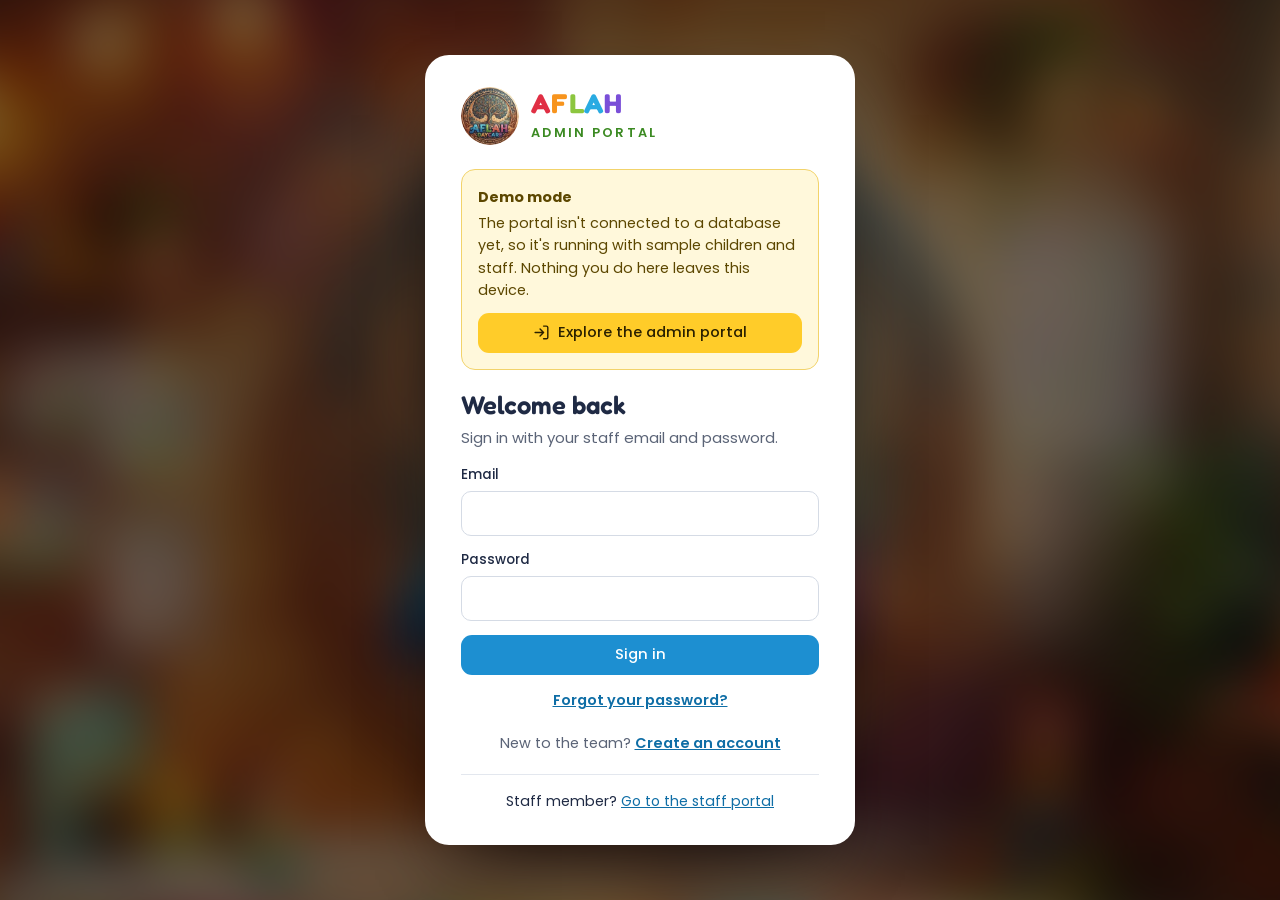
==== admin/index.html @ 31404b19 "Add admin and staff portals Two private portals next to the website:  - Admin (/admin/): dashboard, " ====
<!doctype html>
<html lang="en">
<head>
  <meta charset="utf-8">
  <meta name="viewport" content="width=device-width, initial-scale=1, viewport-fit=cover">
  <title>Admin portal · Aflah Daycare</title>
  <meta name="description" content="Aflah Daycare admin portal: children, staff, attendance, payments and incident reports.">
  <meta name="robots" content="noindex, nofollow">
  <meta name="theme-color" content="#14264a">
  <link rel="icon" type="image/png" href="../assets/images/favicon.png">
  <link rel="apple-touch-icon" href="../assets/images/apple-touch-icon.png">
  <link rel="preconnect" href="https://fonts.googleapis.com">
  <link rel="preconnect" href="https://fonts.gstatic.com" crossorigin>
  <link rel="stylesheet" href="https://fonts.googleapis.com/css2?family=Fredoka:wght@500;600;700&family=Poppins:wght@400;500;600&display=swap">
  <link rel="stylesheet" href="../app/app.css">
  <script type="module" src="../app/admin.js"></script>
</head>
<body>
  <div id="app"></div>
  <noscript><p style="padding: 2rem; font-family: sans-serif;">The Admin portal needs JavaScript. Please turn it on in your browser settings.</p></noscript>
</body>
</html>
---- app/app.css ----
/* ==========================================================================
   Aflah Daycare portals (admin + staff)
   Same colours and fonts as the website; built for quick use on a phone,
   tablet or computer at the centre.
   ========================================================================== */

:root {
  --navy: #14264a;
  --navy-2: #1d3561;
  --ink: #1f2a44;
  --muted: #5b6477;
  --line: #e3e7ee;
  --bg: #f4f5f8;
  --card: #ffffff;
  --sky: #1d8fd1;
  --sky-ink: #0f6ea6;
  --green: #3b8a22;
  --yellow: #ffcc29;
  --red: #d93549;
  --orange: #e5761a;
  --purple: #7a4fd8;
  --radius: 16px;
  --shadow: 0 1px 2px rgba(20, 38, 74, 0.05), 0 8px 24px -16px rgba(20, 38, 74, 0.25);
  --font: "Poppins", system-ui, -apple-system, "Segoe UI", sans-serif;
  --display: "Fredoka", "Poppins", system-ui, sans-serif;
}

.c-blue { --c: #1d8fd1; --c-soft: #e3f3fc; --c-ink: #0f6ea6; }
.c-green { --c: #4c9a2a; --c-soft: #eaf6e1; --c-ink: #3b7d1f; }
.c-orange { --c: #e5761a; --c-soft: #fff0e0; --c-ink: #a4520c; }
.c-pink { --c: #d63a82; --c-soft: #fce7f1; --c-ink: #a92463; }
.c-red { --c: #d93549; --c-soft: #fde7ea; --c-ink: #b3263b; }
.c-purple { --c: #7a4fd8; --c-soft: #efe8fd; --c-ink: #5b35b5; }
.c-teal { --c: #12998f; --c-soft: #def5f3; --c-ink: #0c6f68; }

*,
*::before,
*::after {
  box-sizing: border-box;
}

html {
  -webkit-text-size-adjust: 100%;
}

body {
  margin: 0;
  font-family: var(--font);
  font-size: 15px;
  line-height: 1.55;
  color: var(--ink);
  background: var(--bg);
}

img,
svg {
  display: block;
  max-width: 100%;
}

h1,
h2,
h3 {
  margin: 0;
  font-family: var(--display);
  font-weight: 600;
  line-height: 1.2;
  text-wrap: balance;
}

p {
  margin: 0 0 0.75rem;
}

a {
  color: var(--sky-ink);
}

button,
input,
select,
textarea {
  font: inherit;
  color: inherit;
}

:focus-visible {
  outline: 3px solid rgba(29, 143, 209, 0.55);
  outline-offset: 2px;
}

.icon {
  width: 1.15em;
  height: 1.15em;
  flex: none;
}

.visually-hidden {
  position: absolute !important;
  width: 1px;
  height: 1px;
  overflow: hidden;
  clip: rect(0 0 0 0);
  white-space: nowrap;
}

.muted {
  color: var(--muted);
}

.num {
  text-align: right;
  font-variant-numeric: tabular-nums;
  white-space: nowrap;
}

/* Loading
   ========================================================================== */

.loading {
  display: grid;
  place-items: center;
  min-height: 40vh;
  color: var(--muted);
}

.spinner {
  width: 34px;
  height: 34px;
  border: 3px solid var(--line);
  border-top-color: var(--sky);
  border-radius: 50%;
  animation: spin 0.8s linear infinite;
}

@keyframes spin {
  to { transform: rotate(360deg); }
}

/* Sign-in screen
   ========================================================================== */

.auth {
  position: relative;
  display: grid;
  place-items: center;
  min-height: 100vh;
  padding: 2rem 1rem;
  overflow: hidden;
  background: #0f1423;
}

.auth::before {
  content: "";
  position: absolute;
  inset: -60px;
  background: url("../assets/images/aflah-hero.jpg") 50% 50% / cover no-repeat;
  filter: blur(26px) saturate(1.3) brightness(0.45);
}

.auth__card {
  position: relative;
  width: min(100%, 430px);
  padding: 2rem clamp(1.25rem, 5vw, 2.25rem);
  border-radius: 24px;
  background: #fff;
  box-shadow: 0 30px 70px -30px rgba(0, 0, 0, 0.7);
}

.auth__brand {
  display: flex;
  align-items: center;
  gap: 0.75rem;
  margin-bottom: 1.5rem;
}

.auth__brand img {
  width: 58px;
  height: 58px;
  border-radius: 50%;
}

.wordmark {
  font-family: var(--display);
  font-size: 1.7rem;
  font-weight: 700;
  line-height: 1;
  letter-spacing: 0.03em;
}

.wordmark span:nth-child(1) { color: #e02f44; }
.wordmark span:nth-child(2) { color: #f7941d; }
.wordmark span:nth-child(3) { color: #8cc63f; }
.wordmark span:nth-child(4) { color: #29abe2; }
.wordmark span:nth-child(5) { color: #7a4fd8; }

.auth__portal {
  display: block;
  margin-top: 0.25rem;
  font-size: 0.8rem;
  font-weight: 600;
  letter-spacing: 0.18em;
  text-transform: uppercase;
  color: var(--green);
}

.auth h1 {
  margin-bottom: 0.35rem;
  font-size: 1.6rem;
}

.auth__lead {
  color: var(--muted);
}

.auth__switch {
  margin: 1.25rem 0 0;
  font-size: 0.9rem;
  color: var(--muted);
  text-align: center;
}

.auth__switch button {
  padding: 0;
  border: 0;
  background: none;
  color: var(--sky-ink);
  font-weight: 600;
  text-decoration: underline;
  cursor: pointer;
}

.auth__other {
  margin: 1.25rem 0 0;
  padding-top: 1rem;
  border-top: 1px solid var(--line);
  font-size: 0.88rem;
  text-align: center;
}

.demo-box {
  margin-bottom: 1.25rem;
  padding: 1rem;
  border: 1px solid #f2d36b;
  border-radius: 14px;
  background: #fff8db;
  font-size: 0.9rem;
  color: #5c4700;
}

.demo-box strong {
  display: block;
  margin-bottom: 0.2rem;
}

.demo-box .btn {
  width: 100%;
  margin-top: 0.75rem;
}

/* Buttons
   ========================================================================== */

.btn {
  display: inline-flex;
  align-items: center;
  justify-content: center;
  gap: 0.45rem;
  padding: 0.62rem 1.1rem;
  border: 1px solid transparent;
  border-radius: 11px;
  background: var(--sky);
  color: #fff;
  font-size: 0.92rem;
  font-weight: 500;
  line-height: 1.2;
  text-decoration: none;
  white-space: nowrap;
  cursor: pointer;
  transition: background-color 0.15s ease, transform 0.15s ease, box-shadow 0.15s ease;
}

.btn:hover {
  background: var(--sky-ink);
}

.btn:active {
  transform: translateY(1px);
}

.btn[disabled] {
  opacity: 0.55;
  cursor: not-allowed;
}

.btn--yellow {
  background: var(--yellow);
  color: #2b2100;
}

.btn--yellow:hover {
  background: #f2b705;
}

.btn--green {
  background: var(--green);
}

.btn--green:hover {
  background: #2f711a;
}

.btn--ghost {
  border-color: var(--line);
  background: #fff;
  color: var(--ink);
}

.btn--ghost:hover {
  background: #f1f4f8;
}

.btn--danger {
  background: #fde7ea;
  color: #b3263b;
}

.btn--danger:hover {
  background: #f9d0d6;
}

.btn--red {
  background: var(--red);
}

.btn--red:hover {
  background: #b82a3d;
}

.btn--sm {
  padding: 0.42rem 0.75rem;
  border-radius: 9px;
  font-size: 0.84rem;
}

.btn--block {
  width: 100%;
}

.icon-btn {
  display: inline-grid;
  place-items: center;
  width: 38px;
  height: 38px;
  padding: 0;
  border: 1px solid var(--line);
  border-radius: 10px;
  background: #fff;
  color: var(--ink);
  cursor: pointer;
}

.icon-btn:hover {
  background: #f1f4f8;
}

/* Portal layout
   ========================================================================== */

.shell {
  display: grid;
  grid-template-columns: 250px minmax(0, 1fr);
  min-height: 100vh;
  background: linear-gradient(90deg, var(--navy) 250px, transparent 250px);
}

.side {
  position: sticky;
  top: 0;
  display: flex;
  flex-direction: column;
  gap: 1.25rem;
  height: 100vh;
  padding: 1.25rem 0.9rem;
  background: var(--navy);
  color: #cdd6e6;
}

.side__brand {
  display: flex;
  align-items: center;
  gap: 0.7rem;
  padding: 0 0.4rem;
  color: #fff;
  text-decoration: none;
}

.side__brand img {
  width: 44px;
  height: 44px;
  border-radius: 50%;
}

.side__brand .wordmark {
  font-size: 1.45rem;
}

.side__brand small {
  display: block;
  margin-top: 0.2rem;
  font-size: 0.7rem;
  font-weight: 600;
  letter-spacing: 0.2em;
  text-transform: uppercase;
  color: #9fb0cc;
}

.side__nav {
  display: grid;
  gap: 0.2rem;
  overflow-y: auto;
}

.side__link {
  display: flex;
  align-items: center;
  gap: 0.75rem;
  padding: 0.68rem 0.85rem;
  border-radius: 12px;
  color: #cdd6e6;
  font-weight: 500;
  text-decoration: none;
  transition: background-color 0.15s ease, color 0.15s ease;
}

.side__link:hover {
  background: rgba(255, 255, 255, 0.07);
  color: #fff;
}

.side__link.is-active {
  background: rgba(255, 255, 255, 0.12);
  color: #fff;
}

.side__link.is-active .icon {
  color: var(--yellow);
}

.side__count {
  margin-left: auto;
  padding: 0.05rem 0.5rem;
  border-radius: 999px;
  background: var(--orange);
  color: #fff;
  font-size: 0.72rem;
  font-weight: 600;
}

.side__user {
  display: flex;
  align-items: center;
  gap: 0.65rem;
  margin-top: auto;
  padding: 0.75rem 0.5rem 0;
  border-top: 1px solid rgba(255, 255, 255, 0.1);
}

.side__user div {
  min-width: 0;
  flex: 1;
}

.side__user strong {
  display: block;
  overflow: hidden;
  color: #fff;
  font-size: 0.9rem;
  font-weight: 500;
  text-overflow: ellipsis;
  white-space: nowrap;
}

.side__user small {
  color: #9fb0cc;
  font-size: 0.78rem;
  text-transform: capitalize;
}

.side__user .icon-btn {
  border-color: rgba(255, 255, 255, 0.15);
  background: transparent;
  color: #cdd6e6;
}

.side__user .icon-btn:hover {
  background: rgba(255, 255, 255, 0.1);
  color: #fff;
}

.avatar {
  display: grid;
  place-items: center;
  flex: none;
  width: 36px;
  height: 36px;
  border-radius: 50%;
  background: var(--c, var(--sky));
  color: #fff;
  font-size: 0.8rem;
  font-weight: 600;
}

.mobile-top,
.tabbar {
  display: none;
}

.main {
  min-width: 0;
  padding: 1.5rem clamp(1rem, 3vw, 2.25rem) 3rem;
}

.demo-banner {
  display: flex;
  flex-wrap: wrap;
  align-items: center;
  gap: 0.5rem 1rem;
  margin-bottom: 1.25rem;
  padding: 0.7rem 1rem;
  border: 1px solid #f2d36b;
  border-radius: 12px;
  background: #fff8db;
  color: #5c4700;
  font-size: 0.88rem;
}

.demo-banner button {
  margin-left: auto;
}

.topbar {
  display: flex;
  flex-wrap: wrap;
  align-items: center;
  justify-content: space-between;
  gap: 0.75rem 1rem;
  margin-bottom: 1.5rem;
}

.topbar h1 {
  font-size: clamp(1.55rem, 3vw, 1.95rem);
}

.topbar p {
  margin: 0.15rem 0 0;
  color: var(--muted);
}

.topbar__actions {
  display: flex;
  flex-wrap: wrap;
  gap: 0.5rem;
}

/* Cards, stats, grids
   ========================================================================== */

.card {
  padding: 1.25rem;
  border: 1px solid var(--line);
  border-radius: var(--radius);
  background: var(--card);
  box-shadow: var(--shadow);
}

.card + .card {
  margin-top: 1.25rem;
}

.card__head {
  display: flex;
  flex-wrap: wrap;
  align-items: center;
  justify-content: space-between;
  gap: 0.5rem 1rem;
  margin-bottom: 1rem;
}

.card__head h2 {
  font-size: 1.15rem;
}

.card--flush {
  padding: 0;
  overflow: hidden;
}

.card--flush .card__head {
  margin: 0;
  padding: 1.1rem 1.25rem;
  border-bottom: 1px solid var(--line);
}

.stats {
  display: grid;
  grid-template-columns: repeat(auto-fit, minmax(210px, 1fr));
  gap: 1rem;
  margin-bottom: 1.25rem;
}

.stat {
  display: flex;
  align-items: center;
  gap: 1rem;
  padding: 1.1rem 1.2rem;
  border: 1px solid var(--line);
  border-radius: var(--radius);
  background: #fff;
  box-shadow: var(--shadow);
  text-decoration: none;
  color: inherit;
}

.stat__icon {
  display: grid;
  place-items: center;
  flex: none;
  width: 48px;
  height: 48px;
  border-radius: 14px;
  background: var(--c-soft);
  color: var(--c-ink);
}

.stat__icon svg {
  width: 24px;
  height: 24px;
}

.stat__value {
  display: block;
  font-family: var(--display);
  font-size: 1.75rem;
  font-weight: 600;
  line-height: 1.1;
  font-variant-numeric: tabular-nums;
}

.stat__label {
  display: block;
  color: var(--muted);
  font-size: 0.85rem;
}

.grid-2 {
  display: grid;
  grid-template-columns: minmax(0, 1.35fr) minmax(0, 1fr);
  gap: 1.25rem;
  align-items: start;
}

.grid-2 > .card + .card,
.stack > .card + .card {
  margin-top: 0;
}

.stack {
  display: grid;
  gap: 1.25rem;
}

.list {
  display: grid;
  margin: 0;
  padding: 0;
  list-style: none;
}

.list li {
  display: flex;
  align-items: center;
  gap: 0.75rem;
  padding: 0.7rem 0;
  border-bottom: 1px solid var(--line);
}

.list li:last-child {
  border-bottom: 0;
}

.list__main {
  min-width: 0;
  flex: 1;
}

.list__main strong {
  display: block;
  font-weight: 500;
}

.list__main small {
  color: var(--muted);
}

.empty {
  padding: 2.25rem 1rem;
  color: var(--muted);
  text-align: center;
}

.empty .icon {
  width: 34px;
  height: 34px;
  margin: 0 auto 0.6rem;
  color: #b3bccb;
}

/* Chips
   ========================================================================== */

.chip {
  display: inline-flex;
  align-items: center;
  gap: 0.3rem;
  padding: 0.18rem 0.6rem;
  border-radius: 999px;
  background: var(--c-soft, #eef1f5);
  color: var(--c-ink, var(--muted));
  font-size: 0.76rem;
  font-weight: 600;
  white-space: nowrap;
}

.chip .icon {
  width: 13px;
  height: 13px;
}

.chip--dot::before {
  content: "";
  width: 7px;
  height: 7px;
  border-radius: 50%;
  background: currentColor;
}

/* Toolbar, search and tabs
   ========================================================================== */

.toolbar {
  display: flex;
  flex-wrap: wrap;
  align-items: center;
  gap: 0.6rem;
  margin-bottom: 1rem;
}

.search {
  position: relative;
  flex: 1 1 220px;
  max-width: 340px;
}

.search .icon {
  position: absolute;
  top: 50%;
  left: 0.75rem;
  color: var(--muted);
  transform: translateY(-50%);
}

.search input {
  width: 100%;
  padding-left: 2.3rem !important;
}

.input,
.toolbar select,
.toolbar input[type="date"],
.search input {
  padding: 0.55rem 0.8rem;
  border: 1px solid var(--line);
  border-radius: 10px;
  background: #fff;
}

.tabs {
  display: inline-flex;
  flex-wrap: wrap;
  gap: 0.25rem;
  margin-bottom: 1rem;
  padding: 0.25rem;
  border-radius: 12px;
  background: #e8ecf2;
}

.tabs button {
  padding: 0.45rem 0.95rem;
  border: 0;
  border-radius: 9px;
  background: transparent;
  color: var(--muted);
  font-weight: 500;
  cursor: pointer;
}

.tabs button.is-active {
  background: #fff;
  color: var(--ink);
  box-shadow: 0 1px 3px rgba(20, 38, 74, 0.15);
}

.day-nav {
  display: inline-flex;
  align-items: center;
  gap: 0.4rem;
}

/* Tables
   ========================================================================== */

.table-wrap {
  overflow-x: auto;
}

.table {
  width: 100%;
  border-collapse: collapse;
  font-size: 0.92rem;
}

.table th {
  padding: 0.65rem 0.8rem;
  border-bottom: 1px solid var(--line);
  background: #fafbfd;
  color: var(--muted);
  font-size: 0.74rem;
  font-weight: 600;
  letter-spacing: 0.05em;
  text-align: left;
  text-transform: uppercase;
  white-space: nowrap;
}

.table td {
  padding: 0.7rem 0.8rem;
  border-bottom: 1px solid var(--line);
  vertical-align: middle;
}

.table tbody tr:last-child td {
  border-bottom: 0;
}

.table tr.is-clickable {
  cursor: pointer;
}

.table tr.is-clickable:hover td {
  background: #f6f9fd;
}

.table tfoot td {
  border-top: 2px solid var(--line);
  border-bottom: 0;
  font-weight: 600;
}

.person {
  display: flex;
  align-items: center;
  gap: 0.7rem;
  min-width: 0;
}

.person strong {
  display: block;
  font-weight: 500;
}

.person small {
  display: block;
  color: var(--muted);
  font-size: 0.8rem;
}

.allergy {
  display: inline-flex;
  align-items: center;
  gap: 0.25rem;
  color: var(--red);
  font-size: 0.78rem;
  font-weight: 600;
}

.allergy .icon {
  width: 14px;
  height: 14px;
}

/* Attendance roster (today's sign in / sign out)
   ========================================================================== */

.roster th.slot-col,
.roster td.slot-col {
  width: 128px;
  text-align: center;
}

.slot {
  display: inline-flex;
  align-items: center;
  justify-content: center;
  gap: 0.35rem;
  min-width: 96px;
  padding: 0.5rem 0.7rem;
  border: 1px dashed transparent;
  border-radius: 10px;
  background: transparent;
  font-size: 0.88rem;
  font-weight: 500;
  font-variant-numeric: tabular-nums;
  white-space: nowrap;
  cursor: pointer;
}

.slot--time {
  border-color: var(--line);
  background: #fff;
  color: var(--ink);
}

.slot--time:hover {
  border-color: var(--sky);
  border-style: solid;
}

.slot--in {
  background: var(--green);
  color: #fff;
}

.slot--in:hover {
  background: #2f711a;
}

.slot--out {
  background: var(--sky);
  color: #fff;
}

.slot--out:hover {
  background: var(--sky-ink);
}

.slot--empty {
  min-width: 0;
  color: #b3bccb;
  cursor: default;
}

.roster tr.is-absent td {
  background: #fdf5f6;
}

.absent-cell {
  color: var(--red);
  font-weight: 600;
  text-align: center;
  letter-spacing: 0.04em;
}

.summary {
  display: flex;
  flex-wrap: wrap;
  gap: 0.5rem;
  margin-bottom: 1rem;
}

/* Timesheet (matches the paper "Children Timesheet") */
.sheet {
  width: min(100%, 820px);
  margin-inline: auto;
  padding: clamp(1.25rem, 4vw, 2.5rem);
  border: 1px solid var(--line);
  border-radius: 8px;
  background: #fff;
  box-shadow: var(--shadow);
  color: #222;
  font-family: "Times New Roman", Georgia, serif;
}

.sheet__org {
  margin: 0;
  font-family: Arial, Helvetica, sans-serif;
  font-size: 1.05rem;
  font-weight: 700;
  color: #444;
  text-align: center;
}

.sheet__title {
  margin: 0.6rem 0 1.4rem;
  font-family: "Times New Roman", Georgia, serif;
  font-size: 1.75rem;
  font-weight: 700;
  color: #333;
  text-align: center;
}

.sheet__fields {
  display: flex;
  flex-wrap: wrap;
  gap: 0.4rem 2rem;
  margin-bottom: 1rem;
  font-weight: 700;
}

.sheet__fields span {
  display: inline-block;
  min-width: 9rem;
  padding: 0 0.4rem;
  border-bottom: 1px solid #333;
  font-family: var(--font);
  font-weight: 500;
  color: #1a3a8a;
}

.sheet table {
  width: 100%;
  border-collapse: collapse;
  font-size: 0.86rem;
}

.sheet th,
.sheet td {
  height: 30px;
  padding: 0.2rem 0.4rem;
  border: 1px solid #555;
}

.sheet th {
  font-weight: 700;
  text-align: center;
  line-height: 1.15;
}

.sheet td {
  font-family: var(--font);
  color: #1a3a8a;
  text-align: center;
  font-variant-numeric: tabular-nums;
}

.sheet td.sheet__day {
  font-family: "Times New Roman", Georgia, serif;
  font-weight: 700;
  color: #222;
  text-align: left;
}

.sheet td.sheet__absent {
  color: var(--red);
  font-weight: 600;
}

.sheet tr.is-future td:not(.sheet__day) {
  color: transparent;
}

.sheet__foot {
  display: flex;
  flex-wrap: wrap;
  justify-content: space-between;
  gap: 1rem;
  margin-top: 2.25rem;
  font-weight: 700;
}

.sheet__foot span {
  display: inline-block;
  min-width: 8rem;
  padding: 0 0.4rem;
  border-bottom: 1px solid #333;
  font-family: var(--font);
  color: #1a3a8a;
  text-align: center;
}

#print-root {
  display: none;
}

/* Staff shift clock
   ========================================================================== */

.clock {
  display: grid;
  justify-items: center;
  gap: 0.5rem;
  padding: clamp(1.5rem, 5vw, 2.75rem) 1.25rem;
  text-align: center;
}

.clock__status {
  display: inline-flex;
  align-items: center;
  gap: 0.5rem;
  padding: 0.35rem 0.9rem;
  border-radius: 999px;
  background: var(--c-soft);
  color: var(--c-ink);
  font-weight: 600;
}

.clock__status::before {
  content: "";
  width: 9px;
  height: 9px;
  border-radius: 50%;
  background: currentColor;
}

.clock__now {
  font-family: var(--display);
  font-size: clamp(3rem, 12vw, 4.5rem);
  font-weight: 600;
  line-height: 1.05;
  font-variant-numeric: tabular-nums;
}

.clock__detail {
  color: var(--muted);
}

.clock .btn {
  min-width: min(100%, 300px);
  margin-top: 0.75rem;
  padding: 1.05rem 2rem;
  border-radius: 16px;
  font-size: 1.15rem;
}

/* Incident reports */
.incident {
  display: grid;
  gap: 0.35rem;
  padding: 1rem 1.1rem;
  border: 1px solid var(--line);
  border-left: 4px solid var(--c);
  border-radius: 12px;
  background: #fff;
  cursor: pointer;
}

.incident:hover {
  border-color: #cfd6e0;
  border-left-color: var(--c);
}

.incident__top {
  display: flex;
  flex-wrap: wrap;
  align-items: center;
  gap: 0.4rem 0.75rem;
}

.incident__top strong {
  font-weight: 600;
}

.incident p {
  margin: 0;
  color: var(--muted);
  display: -webkit-box;
  -webkit-line-clamp: 2;
  -webkit-box-orient: vertical;
  overflow: hidden;
}

.incident-list {
  display: grid;
  gap: 0.75rem;
}

.detail {
  display: grid;
  grid-template-columns: 11rem minmax(0, 1fr);
  gap: 0.55rem 1rem;
  margin: 0;
}

.detail dt {
  color: var(--muted);
  font-size: 0.86rem;
}

.detail dd {
  margin: 0;
  white-space: pre-wrap;
}

/* Dialogs and forms
   ========================================================================== */

.dlg {
  width: min(660px, calc(100% - 1.5rem));
  max-height: calc(100vh - 2rem);
  padding: 0;
  border: 0;
  border-radius: 20px;
  box-shadow: 0 30px 80px -20px rgba(15, 20, 35, 0.55);
  color: var(--ink);
}

.dlg::backdrop {
  background: rgba(15, 20, 35, 0.5);
}

.dlg form {
  display: flex;
  flex-direction: column;
  max-height: calc(100vh - 2rem);
}

.dlg__head {
  display: flex;
  align-items: center;
  justify-content: space-between;
  gap: 1rem;
  padding: 1.1rem 1.4rem;
  border-bottom: 1px solid var(--line);
}

.dlg__head h2 {
  font-size: 1.25rem;
}

.dlg__body {
  padding: 1.25rem 1.4rem;
  overflow-y: auto;
}

.dlg__foot {
  display: flex;
  flex-wrap: wrap;
  justify-content: flex-end;
  gap: 0.6rem;
  padding: 1rem 1.4rem;
  border-top: 1px solid var(--line);
  background: #fafbfd;
}

.dlg__foot .btn--danger {
  margin-right: auto;
}

.form-grid {
  display: grid;
  grid-template-columns: repeat(2, minmax(0, 1fr));
  gap: 0.9rem 1rem;
}

.form-grid .full {
  grid-column: 1 / -1;
}

.form-section {
  grid-column: 1 / -1;
  margin: 0.4rem 0 -0.2rem;
  padding-top: 0.6rem;
  border-top: 1px solid var(--line);
  color: var(--muted);
  font-size: 0.78rem;
  font-weight: 600;
  letter-spacing: 0.06em;
  text-transform: uppercase;
}

.field {
  display: grid;
  gap: 0.3rem;
}

.field > span {
  font-size: 0.84rem;
  font-weight: 500;
}

.field input,
.field select,
.field textarea {
  width: 100%;
  padding: 0.62rem 0.8rem;
  border: 1px solid #d5dbe5;
  border-radius: 10px;
  background: #fff;
}

.field textarea {
  min-height: 90px;
  resize: vertical;
}

.field input:focus,
.field select:focus,
.field textarea:focus {
  border-color: var(--sky);
  outline: none;
  box-shadow: 0 0 0 3px rgba(29, 143, 209, 0.18);
}

.check {
  display: flex;
  align-items: center;
  gap: 0.55rem;
  font-weight: 500;
}

.check input {
  width: 18px;
  height: 18px;
  accent-color: var(--sky);
}

.form-error {
  display: none;
  margin: 0 0 1rem;
  padding: 0.7rem 0.9rem;
  border-radius: 10px;
  background: #fde7ea;
  color: #a3202f;
  font-size: 0.9rem;
}

.form-error.is-shown {
  display: block;
}

.hint {
  color: var(--muted);
  font-size: 0.8rem;
}

/* Toasts */
.toasts {
  position: fixed;
  right: 1rem;
  bottom: 1rem;
  z-index: 1000;
  display: grid;
  gap: 0.5rem;
}

.toast {
  display: flex;
  align-items: center;
  gap: 0.55rem;
  max-width: 360px;
  padding: 0.75rem 1rem;
  border-radius: 12px;
  background: var(--navy);
  color: #fff;
  font-size: 0.9rem;
  box-shadow: 0 16px 40px -16px rgba(0, 0, 0, 0.6);
  animation: toast-in 0.25s ease;
}

.toast--error {
  background: #a3202f;
}

.toast .icon {
  color: var(--yellow);
}

@keyframes toast-in {
  from { opacity: 0; transform: translateY(8px); }
}

/* Small screens: top bar + bottom tab bar instead of the sidebar
   ========================================================================== */

@media (max-width: 1100px) {
  .grid-2 {
    grid-template-columns: 1fr;
  }
}

@media (max-width: 900px) {
  .shell {
    grid-template-columns: 1fr;
    background: none;
  }

  .side {
    display: none;
  }

  .mobile-top {
    position: sticky;
    top: 0;
    z-index: 20;
    display: flex;
    align-items: center;
    gap: 0.6rem;
    padding: 0.6rem 1rem;
    background: var(--navy);
    color: #fff;
  }

  .mobile-top img {
    width: 36px;
    height: 36px;
    border-radius: 50%;
  }

  .mobile-top .wordmark {
    font-size: 1.25rem;
  }

  .mobile-top small {
    display: block;
    color: #9fb0cc;
    font-size: 0.72rem;
    letter-spacing: 0.14em;
    text-transform: uppercase;
  }

  .mobile-top .icon-btn {
    margin-left: auto;
    border-color: rgba(255, 255, 255, 0.2);
    background: transparent;
    color: #fff;
  }

  .tabbar {
    position: fixed;
    right: 0;
    bottom: 0;
    left: 0;
    z-index: 20;
    display: flex;
    gap: 0.15rem;
    padding: 0.35rem 0.4rem calc(0.35rem + env(safe-area-inset-bottom, 0px));
    overflow-x: auto;
    border-top: 1px solid var(--line);
    background: #fff;
    box-shadow: 0 -8px 24px -18px rgba(20, 38, 74, 0.5);
  }

  .tabbar a {
    display: grid;
    flex: 1 0 auto;
    justify-items: center;
    gap: 0.1rem;
    min-width: 70px;
    padding: 0.35rem 0.4rem;
    border-radius: 10px;
    color: var(--muted);
    font-size: 0.7rem;
    font-weight: 500;
    text-decoration: none;
  }

  .tabbar a .icon {
    width: 22px;
    height: 22px;
  }

  .tabbar a.is-active {
    background: #e3f3fc;
    color: var(--sky-ink);
  }

  .main {
    padding-bottom: 6rem;
  }

  .detail {
    grid-template-columns: 1fr;
    gap: 0.1rem;
  }

  .detail dd {
    margin-bottom: 0.6rem;
  }
}

@media (max-width: 640px) {
  .form-grid {
    grid-template-columns: 1fr;
  }

  .topbar__actions {
    width: 100%;
  }

  .topbar__actions .btn {
    flex: 1 1 auto;
  }

  /* Tables become stacked cards */
  .table--stack thead {
    display: none;
  }

  .table--stack,
  .table--stack tbody,
  .table--stack tr,
  .table--stack td {
    display: block;
    width: 100%;
  }

  .table--stack tr {
    padding: 0.8rem 1rem;
    border-bottom: 1px solid var(--line);
  }

  .table--stack td {
    display: flex;
    align-items: center;
    justify-content: space-between;
    gap: 1rem;
    padding: 0.25rem 0;
    border: 0;
    text-align: right;
  }

  .table--stack td[data-label]::before {
    content: attr(data-label);
    color: var(--muted);
    font-size: 0.8rem;
    font-weight: 500;
    text-align: left;
  }

  .table--stack td.stack-main {
    margin-bottom: 0.35rem;
    text-align: left;
  }

  .table--stack td.stack-main::before {
    content: none;
  }

  .table--stack tfoot {
    display: block;
    padding: 0.8rem 1rem;
  }

  .roster td.slot-col {
    width: auto;
  }

  .roster td.slot-col:has(.slot--empty),
  .roster td[data-label="Hours"]:empty,
  .roster td.num:empty {
    display: none;
  }

  .sheet {
    padding: 1rem 0.6rem;
    font-size: 0.8rem;
  }

  .sheet th,
  .sheet td {
    padding: 0.15rem 0.2rem;
    font-size: 0.72rem;
  }
}

/* Printing: only the timesheets */
@media print {
  @page {
    size: letter portrait;
    margin: 12mm;
  }

  body {
    background: #fff;
  }

  body.is-printing > *:not(#print-root) {
    display: none !important;
  }

  body.is-printing #print-root {
    display: block;
  }

  #print-root .sheet {
    width: 100%;
    padding: 0;
    border: 0;
    box-shadow: none;
    break-after: page;
  }

  #print-root .sheet:last-child {
    break-after: auto;
  }
}

@media (prefers-reduced-motion: reduce) {
  *,
  *::before,
  *::after {
    animation: none !important;
    transition: none !important;
  }
}
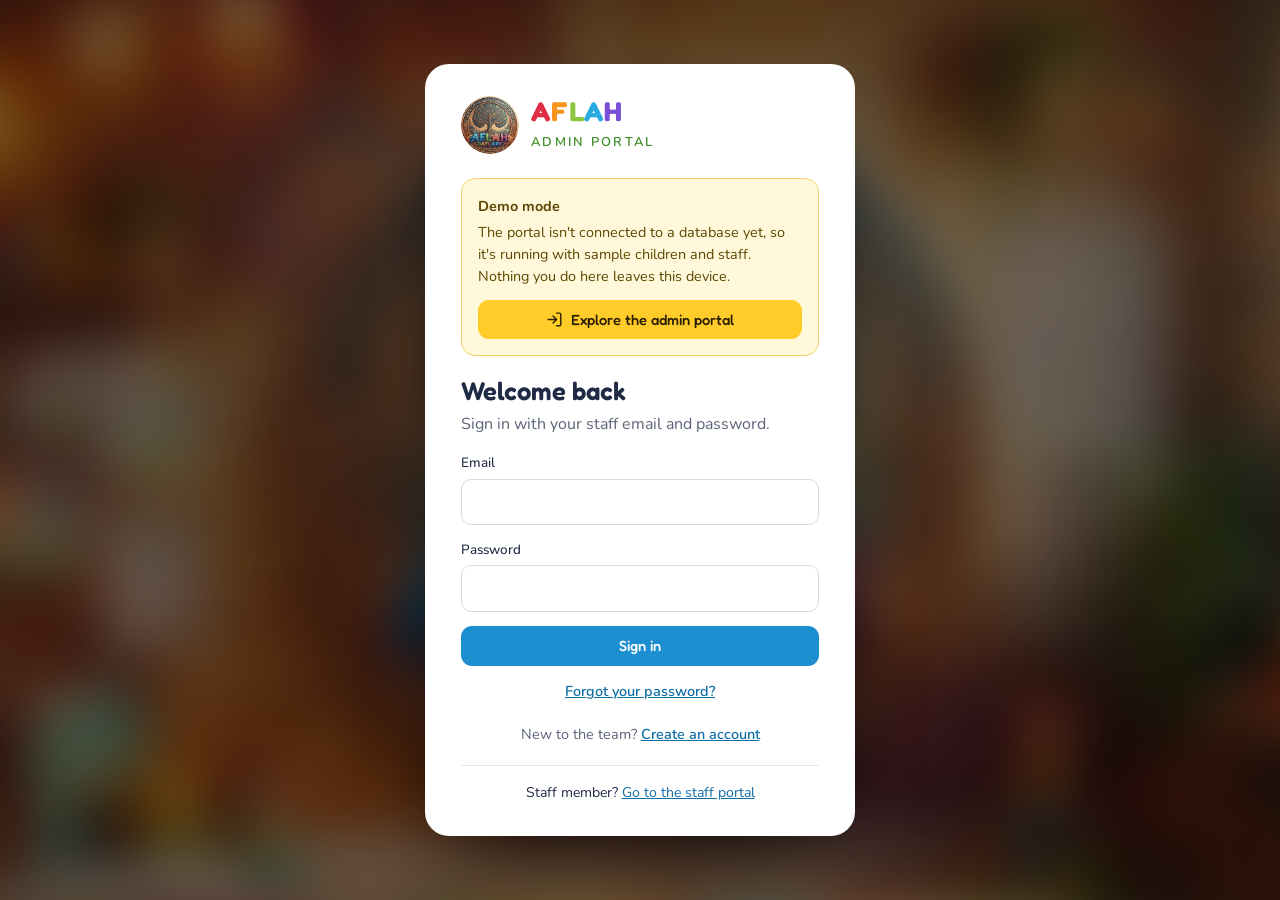
==== commit 11eae331: "Use playful, rounded fonts across the site and portals - Headings, buttons, menu, card titles and nu" ====
--- a/admin/index.html
+++ b/admin/index.html
@@ -11,7 +11,7 @@
   <link rel="apple-touch-icon" href="../assets/images/apple-touch-icon.png">
   <link rel="preconnect" href="https://fonts.googleapis.com">
   <link rel="preconnect" href="https://fonts.gstatic.com" crossorigin>
-  <link rel="stylesheet" href="https://fonts.googleapis.com/css2?family=Fredoka:wght@500;600;700&family=Poppins:wght@400;500;600&display=swap">
+  <link rel="stylesheet" href="https://fonts.googleapis.com/css2?family=Fredoka:wght@400..700&family=Nunito:ital,wght@0,400..800;1,400..600&display=swap">
   <link rel="stylesheet" href="../app/app.css">
   <script type="module" src="../app/admin.js"></script>
 </head>
--- a/app/app.css
+++ b/app/app.css
@@ -21,8 +21,8 @@
   --purple: #7a4fd8;
   --radius: 16px;
   --shadow: 0 1px 2px rgba(20, 38, 74, 0.05), 0 8px 24px -16px rgba(20, 38, 74, 0.25);
-  --font: "Poppins", system-ui, -apple-system, "Segoe UI", sans-serif;
-  --display: "Fredoka", "Poppins", system-ui, sans-serif;
+  --font: "Nunito", system-ui, -apple-system, "Segoe UI", sans-serif;
+  --display: "Fredoka", "Nunito", system-ui, sans-serif;
 }
 
 .c-blue { --c: #1d8fd1; --c-soft: #e3f3fc; --c-ink: #0f6ea6; }
@@ -46,7 +46,7 @@
 body {
   margin: 0;
   font-family: var(--font);
-  font-size: 15px;
+  font-size: 16px;
   line-height: 1.55;
   color: var(--ink);
   background: var(--bg);
@@ -60,9 +60,18 @@
 
 h1,
 h2,
+h3,
+.btn,
+.side__link,
+.tabbar a,
+.tabs button {
+  font-family: var(--display);
+}
+
+h1,
+h2,
 h3 {
   margin: 0;
-  font-family: var(--display);
   font-weight: 600;
   line-height: 1.2;
   text-wrap: balance;
@@ -1134,12 +1143,120 @@
   color: var(--muted);
 }
 
-.clock .btn {
+.clock > .btn {
   min-width: min(100%, 300px);
   margin-top: 0.75rem;
   padding: 1.05rem 2rem;
   border-radius: 16px;
   font-size: 1.15rem;
+}
+
+.clock__site {
+  width: min(100%, 440px);
+  margin-top: 0.35rem;
+}
+
+/* "At the daycare" status for staff */
+.geo {
+  display: flex;
+  flex-wrap: wrap;
+  align-items: center;
+  gap: 0.45rem 0.6rem;
+  padding: 0.6rem 0.85rem;
+  border-radius: 12px;
+  background: #eef1f6;
+  color: var(--muted);
+  font-size: 0.86rem;
+  line-height: 1.45;
+  text-align: left;
+}
+
+.geo .icon {
+  flex: none;
+  width: 18px;
+  height: 18px;
+}
+
+.geo span {
+  flex: 1 1 12rem;
+}
+
+.geo .btn {
+  margin-left: auto;
+}
+
+.geo--here {
+  background: #eaf6e1;
+  color: #3b7d1f;
+}
+
+.geo--away {
+  background: #fde7ea;
+  color: #b3263b;
+}
+
+.geo--warn {
+  background: #fff0e0;
+  color: #a4520c;
+}
+
+.geo--checking .icon {
+  animation: geo-pulse 1s ease-in-out infinite;
+}
+
+@keyframes geo-pulse {
+  50% {
+    opacity: 0.3;
+  }
+}
+
+#view > #site-status {
+  margin-bottom: 1rem;
+}
+
+/* Settings */
+.site-form {
+  display: grid;
+  gap: 0.9rem;
+}
+
+.site-form p {
+  margin: 0;
+}
+
+.site-form__here {
+  display: grid;
+  justify-items: start;
+  gap: 0.45rem;
+}
+
+.site-map iframe {
+  display: block;
+  width: 100%;
+  height: 340px;
+  border: 0;
+  background: #e8ecf2;
+}
+
+.site-map .hint {
+  margin: 0;
+  padding: 0.75rem 1.1rem 1rem;
+}
+
+.demo-where {
+  display: inline-flex;
+  align-items: center;
+  gap: 0.4rem;
+  font-weight: 500;
+}
+
+.demo-where select {
+  padding: 0.25rem 0.5rem;
+  border: 1px solid #e5c75a;
+  border-radius: 8px;
+  background: #fff;
+  color: inherit;
+  font: inherit;
 }
 
 /* Incident reports */
